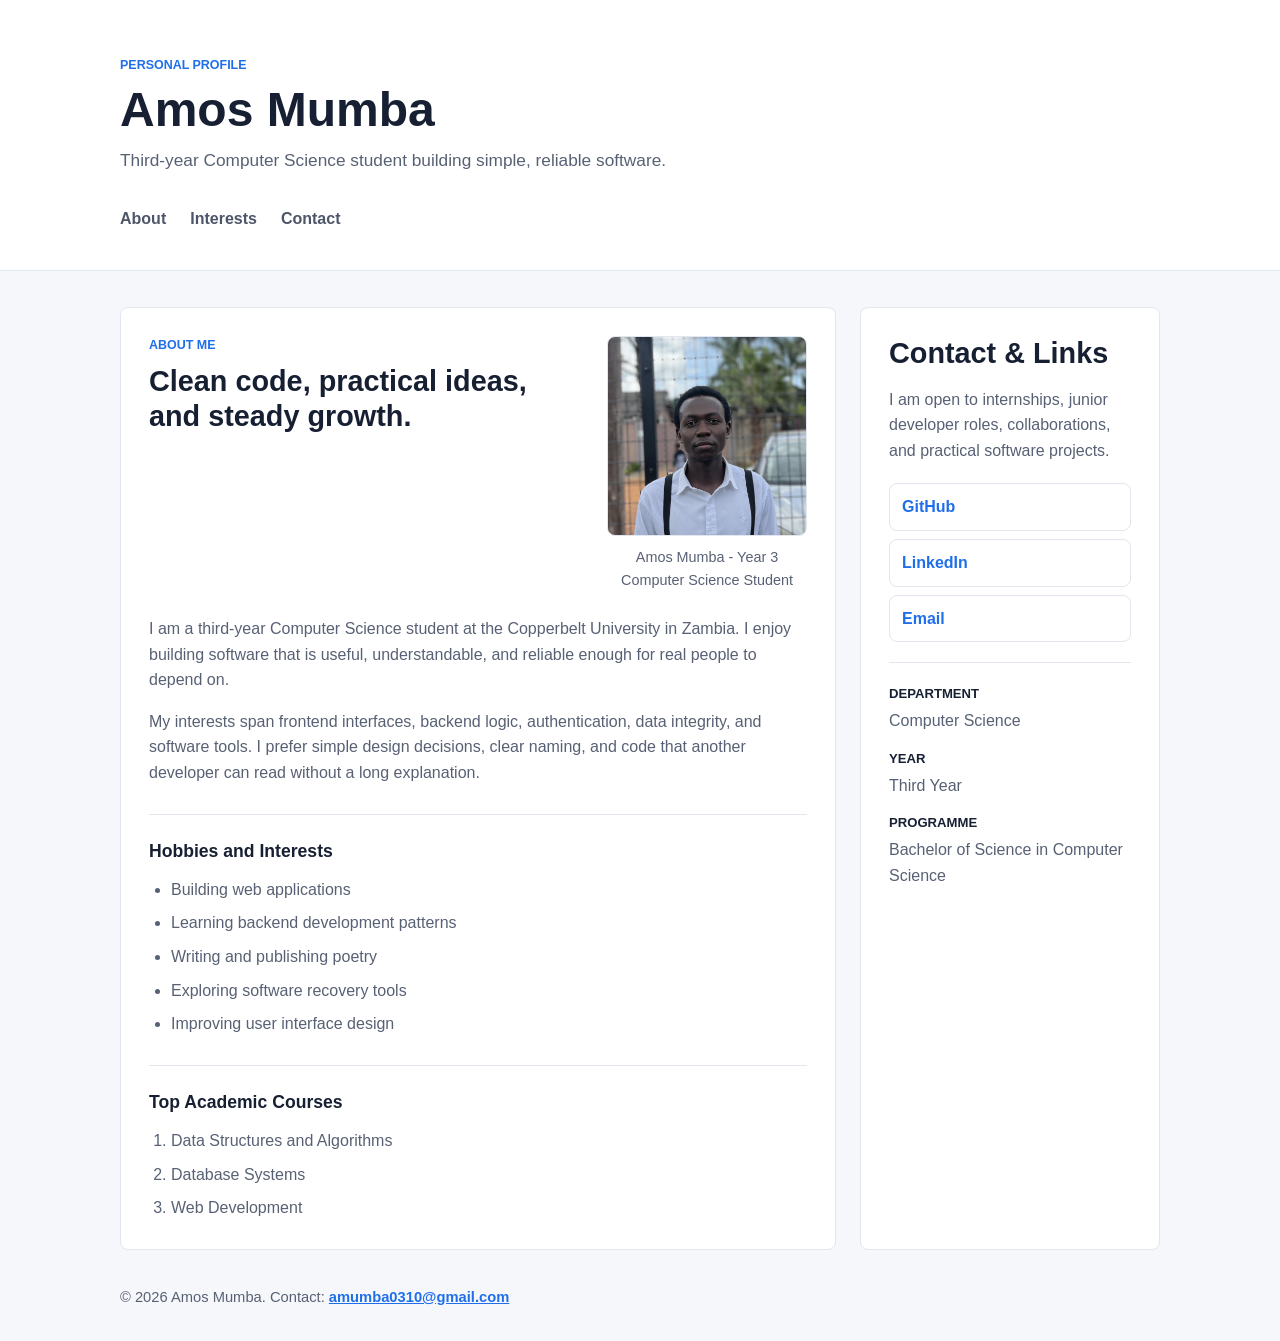
==== profile.html @ 030ab8a3 "Set up Week 3 profile page" ====
<!DOCTYPE html>
<html lang="en">
<head>
    <meta charset="UTF-8">
    <meta name="viewport" content="width=device-width, initial-scale=1.0">
    <meta name="description" content="Personal profile page for Amos Mumba, a third-year Computer Science student and software developer.">
    <title>Amos Mumba | Personal Profile</title>
    <link rel="icon" type="image/svg+xml" href="favicon.svg">
    <link rel="stylesheet" href="styles.css">
</head>

<body>
    <a class="skip-link" href="#main-content">Skip to content</a>

    <!-- Page header and simple in-page navigation. -->
    <header>
        <div class="container">
            <p class="eyebrow">Personal Profile</p>
            <h1>Amos Mumba</h1>
            <p class="tagline">Third-year Computer Science student building simple, reliable software.</p>

            <nav aria-label="Primary navigation">
                <ul>
                    <li><a href="#about">About</a></li>
                    <li><a href="#interests">Interests</a></li>
                    <li><a href="#contact">Contact</a></li>
                </ul>
            </nav>
        </div>
    </header>

    <!-- Main content follows the Week 3 semantic HTML5 structure. -->
    <main class="container" id="main-content">
        <article id="about">
            <div class="profile-intro">
                <div>
                    <p class="eyebrow">About Me</p>
                    <h2>Clean code, practical ideas, and steady growth.</h2>
                </div>

                <figure>
                    <img src="profile.JPG" alt="Portrait of Amos Mumba" width="200" height="200">
                    <figcaption>Amos Mumba - Year 3 Computer Science Student</figcaption>
                </figure>
            </div>

            <p>
                I am a third-year Computer Science student at the Copperbelt University in Zambia. I enjoy building
                software that is useful, understandable, and reliable enough for real people to depend on.
            </p>

            <p>
                My interests span frontend interfaces, backend logic, authentication, data integrity, and software tools.
                I prefer simple design decisions, clear naming, and code that another developer can read without a long
                explanation.
            </p>

            <section id="interests" aria-labelledby="interests-heading">
                <h3 id="interests-heading">Hobbies and Interests</h3>
                <ul>
                    <li>Building web applications</li>
                    <li>Learning backend development patterns</li>
                    <li>Writing and publishing poetry</li>
                    <li>Exploring software recovery tools</li>
                    <li>Improving user interface design</li>
                </ul>
            </section>

            <section aria-labelledby="courses-heading">
                <h3 id="courses-heading">Top Academic Courses</h3>
                <ol>
                    <li>Data Structures and Algorithms</li>
                    <li>Database Systems</li>
                    <li>Web Development</li>
                </ol>
            </section>
        </article>

        <!-- Sidebar keeps links and school details easy to scan. -->
        <aside id="contact" aria-labelledby="contact-heading">
            <h2 id="contact-heading">Contact &amp; Links</h2>
            <p>I am open to internships, junior developer roles, collaborations, and practical software projects.</p>

            <ul class="links">
                <li><a href="https://github.com/Amos-Mumba" target="_blank" rel="noopener noreferrer">GitHub</a></li>
                <li><a href="https://www.linkedin.com/in/amos-mumba-2b9454305" target="_blank" rel="noopener noreferrer">LinkedIn</a></li>
                <li><a href="mailto:amumba0310@gmail.com">Email</a></li>
            </ul>

            <dl>
                <dt>Department</dt>
                <dd>Computer Science</dd>

                <dt>Year</dt>
                <dd>Third Year</dd>

                <dt>Programme</dt>
                <dd>Bachelor of Science in Computer Science</dd>
            </dl>
        </aside>
    </main>

    <footer>
        <div class="container">
            <p>
                &copy; 2026 Amos Mumba. Contact:
                <a href="mailto:amumba0310@gmail.com">amumba0310@gmail.com</a>
            </p>
        </div>
    </footer>
</body>
</html>
---- styles.css ----
/* Basic page setup */
* {
    box-sizing: border-box;
}

html {
    scroll-behavior: smooth;
}

body {
    margin: 0;
    color: #172033;
    background: #f6f7fb;
    font-family: "Segoe UI", Arial, sans-serif;
    line-height: 1.6;
}

img {
    display: block;
    max-width: 100%;
    height: auto;
}

a {
    color: inherit;
}

.container {
    width: min(100% - 32px, 1040px);
    margin: 0 auto;
}

.skip-link {
    position: absolute;
    top: -48px;
    left: 16px;
    padding: 10px 14px;
    color: #ffffff;
    background: #172033;
    border-radius: 8px;
}

.skip-link:focus {
    top: 16px;
}

/* Header and navigation */
header {
    padding: 56px 0 28px;
    background: #ffffff;
    border-bottom: 1px solid #e1e6ef;
}

h1,
h2,
h3,
p {
    margin-top: 0;
}

h1 {
    margin-bottom: 10px;
    font-size: 3rem;
    line-height: 1.1;
}

h2 {
    margin-bottom: 16px;
    font-size: 1.8rem;
    line-height: 1.2;
}

h3 {
    margin-bottom: 12px;
    font-size: 1.1rem;
}

.eyebrow {
    margin-bottom: 8px;
    color: #1f6feb;
    font-size: 0.78rem;
    font-weight: 800;
    text-transform: uppercase;
}

.tagline {
    max-width: 620px;
    margin-bottom: 24px;
    color: #586174;
    font-size: 1.08rem;
}

nav ul {
    display: flex;
    flex-wrap: wrap;
    gap: 6px 24px;
    margin: 0;
    padding: 0;
    list-style: none;
}

nav a {
    display: inline-block;
    padding: 8px 0;
    color: #4d5669;
    border-bottom: 2px solid transparent;
    font-weight: 700;
    text-decoration: none;
}

nav a:hover,
nav a:focus-visible {
    color: #172033;
    border-color: #1f6feb;
}

/* Main profile layout */
main {
    display: grid;
    grid-template-columns: minmax(0, 1fr) 300px;
    gap: 24px;
    padding: 36px 0;
}

article,
aside {
    padding: 28px;
    background: #ffffff;
    border: 1px solid #e1e6ef;
    border-radius: 8px;
}

article p,
aside p,
figcaption,
footer {
    color: #586174;
}

.profile-intro {
    display: flex;
    justify-content: space-between;
    gap: 24px;
    margin-bottom: 24px;
}

figure {
    flex: 0 0 200px;
    margin: 0;
    text-align: center;
}

figure img {
    width: 200px;
    height: 200px;
    border: 1px solid #e1e6ef;
    border-radius: 8px;
    object-fit: cover;
    object-position: center top;
}

figcaption {
    margin-top: 10px;
    font-size: 0.9rem;
}

section {
    margin-top: 28px;
    padding-top: 22px;
    border-top: 1px solid #e1e6ef;
}

section ul,
section ol {
    margin: 0;
    padding-left: 22px;
    color: #586174;
}

section li + li,
.links li + li {
    margin-top: 8px;
}

/* Sidebar details */
.links {
    margin: 20px 0;
    padding: 0;
    list-style: none;
}

.links a,
.links span {
    display: block;
    padding: 10px 12px;
    border: 1px solid #e1e6ef;
    border-radius: 8px;
    text-decoration: none;
}

.links a {
    color: #1f6feb;
    font-weight: 800;
}

.links span {
    color: #586174;
    background: #f6f7fb;
}

.links a:hover,
.links a:focus-visible {
    background: #eef5ff;
    border-color: #9bbcff;
}

dl {
    margin: 0;
    padding-top: 20px;
    border-top: 1px solid #e1e6ef;
}

dt {
    font-size: 0.82rem;
    font-weight: 800;
    text-transform: uppercase;
}

dd {
    margin: 4px 0 14px;
    color: #586174;
}

footer {
    padding-bottom: 32px;
    font-size: 0.92rem;
}

footer p {
    margin: 0;
}

footer a {
    color: #1f6feb;
    font-weight: 700;
}

/* Mobile layout */
@media (max-width: 760px) {
    header {
        padding-top: 40px;
    }

    h1 {
        font-size: 2.2rem;
    }

    main,
    .profile-intro {
        display: block;
    }

    article {
        margin-bottom: 20px;
    }

    figure {
        margin-top: 20px;
    }
}

@media (max-width: 480px) {
    .container {
        width: min(100% - 24px, 1040px);
    }

    nav ul {
        display: block;
    }

    nav li + li {
        margin-top: 8px;
    }

    nav a,
    .links a,
    .links span {
        display: block;
        width: 100%;
    }

    nav a {
        padding: 10px 12px;
        border: 1px solid #e1e6ef;
        border-radius: 8px;
    }

    article,
    aside {
        padding: 22px;
    }
}
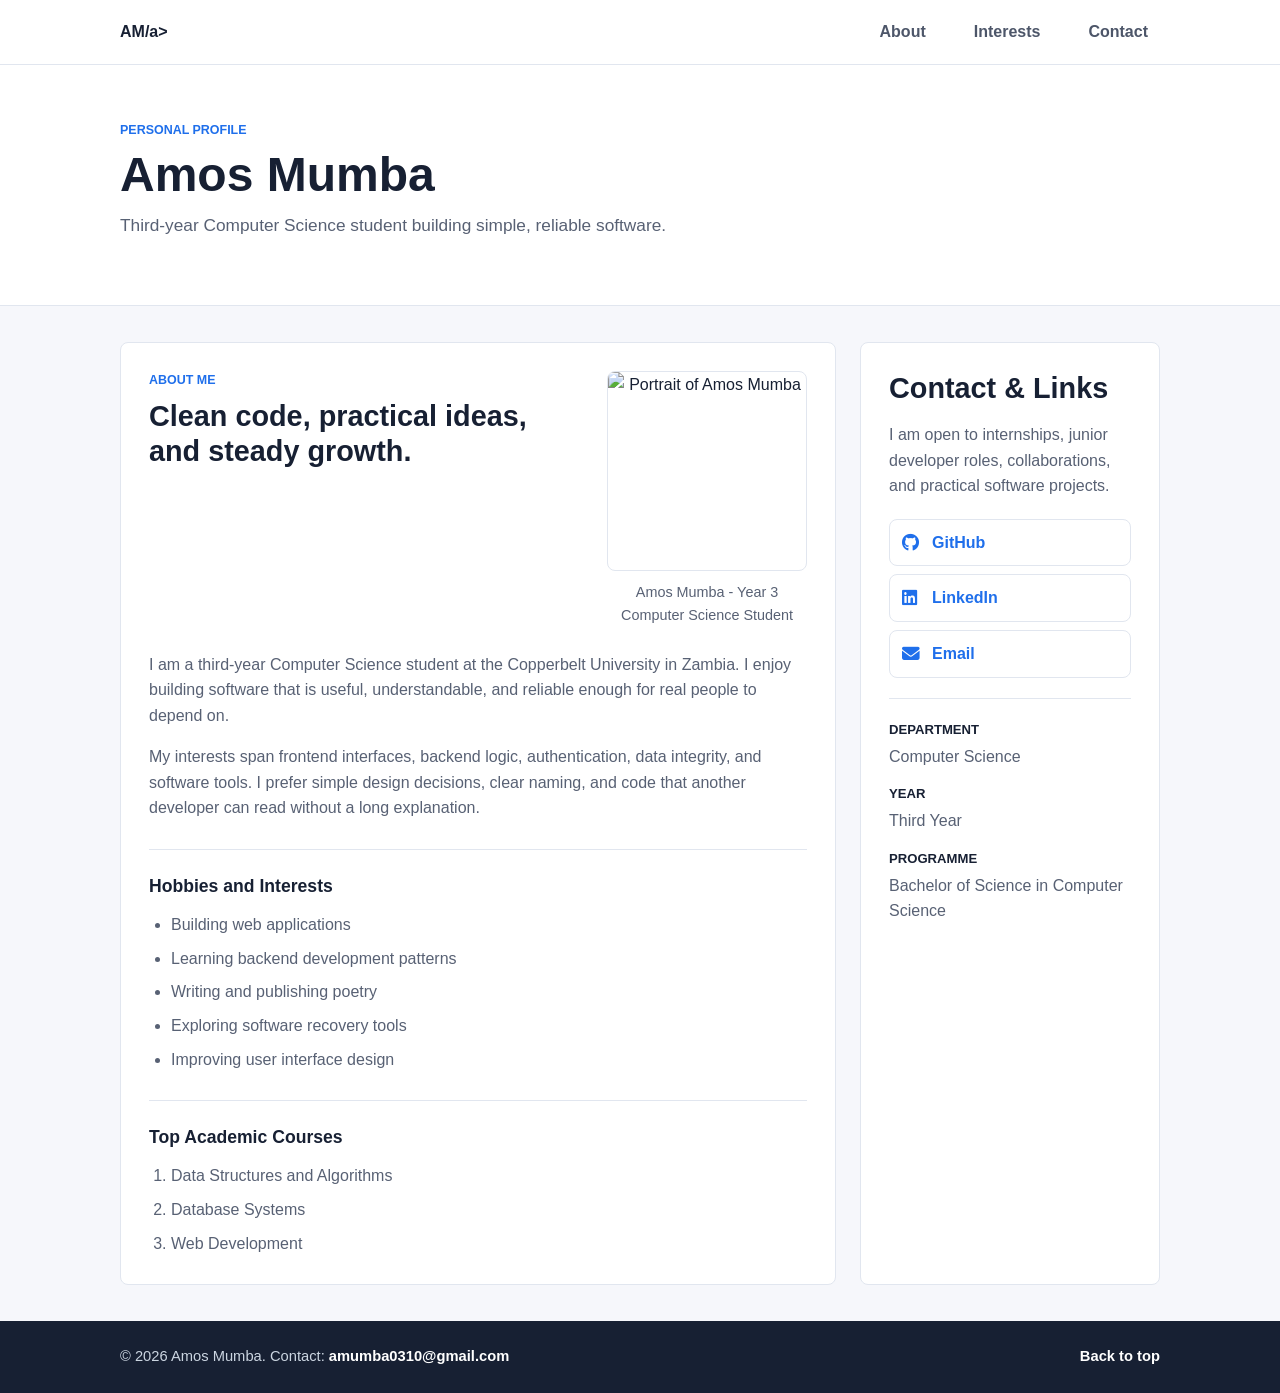
==== commit 03ff5147: "Polish nav, links, and footer" ====
--- a/profile.html
+++ b/profile.html
@@ -6,30 +6,35 @@
     <meta name="description" content="Personal profile page for Amos Mumba, a third-year Computer Science student and software developer.">
     <title>Amos Mumba | Personal Profile</title>
     <link rel="icon" type="image/svg+xml" href="favicon.svg">
+    <link rel="stylesheet" href="https://cdnjs.cloudflare.com/ajax/libs/font-awesome/6.5.0/css/all.min.css">
     <link rel="stylesheet" href="styles.css">
 </head>
 
 <body>
     <a class="skip-link" href="#main-content">Skip to content</a>
 
-    <!-- Page header and simple in-page navigation. -->
-    <header>
-        <div class="container">
-            <p class="eyebrow">Personal Profile</p>
-            <h1>Amos Mumba</h1>
-            <p class="tagline">Third-year Computer Science student building simple, reliable software.</p>
+    <!-- Page header and in-page navigation. -->
+    <header id="top">
+        <nav class="navbar" aria-label="Primary navigation">
+            <div class="container nav-content">
+                <a class="brand" href="#top">AM/a>
 
-            <nav aria-label="Primary navigation">
                 <ul>
                     <li><a href="#about">About</a></li>
                     <li><a href="#interests">Interests</a></li>
                     <li><a href="#contact">Contact</a></li>
                 </ul>
-            </nav>
+            </div>
+        </nav>
+
+        <div class="container hero">
+            <p class="eyebrow">Personal Profile</p>
+            <h1>Amos Mumba</h1>
+            <p class="tagline">Third-year Computer Science student building simple, reliable software.</p>
         </div>
     </header>
 
-    <!-- Main content follows the Week 3 semantic HTML5 structure. -->
+    <!-- Main content. -->
     <main class="container" id="main-content">
         <article id="about">
             <div class="profile-intro">
@@ -39,7 +44,7 @@
                 </div>
 
                 <figure>
-                    <img src="profile.JPG" alt="Portrait of Amos Mumba" width="200" height="200">
+                    <img src="https://unavatar.io/linkedin/amos-mumba-2b9454305" alt="Portrait of Amos Mumba" width="200" height="200">
                     <figcaption>Amos Mumba - Year 3 Computer Science Student</figcaption>
                 </figure>
             </div>
@@ -76,15 +81,30 @@
             </section>
         </article>
 
-        <!-- Sidebar keeps links and school details easy to scan. -->
+        <!-- Sidebar links and school details. -->
         <aside id="contact" aria-labelledby="contact-heading">
             <h2 id="contact-heading">Contact &amp; Links</h2>
             <p>I am open to internships, junior developer roles, collaborations, and practical software projects.</p>
 
             <ul class="links">
-                <li><a href="https://github.com/Amos-Mumba" target="_blank" rel="noopener noreferrer">GitHub</a></li>
-                <li><a href="https://www.linkedin.com/in/amos-mumba-2b9454305" target="_blank" rel="noopener noreferrer">LinkedIn</a></li>
-                <li><a href="mailto:amumba0310@gmail.com">Email</a></li>
+                <li>
+                    <a href="https://github.com/Amos-Mumba" target="_blank" rel="noopener noreferrer">
+                        <i class="fa-brands fa-github" aria-hidden="true"></i>
+                        GitHub
+                    </a>
+                </li>
+                <li>
+                    <a href="https://www.linkedin.com/in/amos-mumba-2b9454305" target="_blank" rel="noopener noreferrer">
+                        <i class="fa-brands fa-linkedin" aria-hidden="true"></i>
+                        LinkedIn
+                    </a>
+                </li>
+                <li>
+                    <a href="mailto:amumba0310@gmail.com">
+                        <i class="fa-solid fa-envelope" aria-hidden="true"></i>
+                        Email
+                    </a>
+                </li>
             </ul>
 
             <dl>
@@ -101,11 +121,12 @@
     </main>
 
     <footer>
-        <div class="container">
+        <div class="container footer-content">
             <p>
                 &copy; 2026 Amos Mumba. Contact:
                 <a href="mailto:amumba0310@gmail.com">amumba0310@gmail.com</a>
             </p>
+            <a href="#top">Back to top</a>
         </div>
     </footer>
 </body>
--- a/styles.css
+++ b/styles.css
@@ -1,4 +1,4 @@
-/* Basic page setup */
+/* page setup */
 * {
     box-sizing: border-box;
 }
@@ -46,9 +46,34 @@
 
 /* Header and navigation */
 header {
-    padding: 56px 0 28px;
     background: #ffffff;
     border-bottom: 1px solid #e1e6ef;
+}
+
+.navbar {
+    position: sticky;
+    top: 0;
+    z-index: 5;
+    background: rgba(255, 255, 255, 0.96);
+    border-bottom: 1px solid #e1e6ef;
+}
+
+.nav-content {
+    display: flex;
+    min-height: 64px;
+    align-items: center;
+    justify-content: space-between;
+    gap: 20px;
+}
+
+.brand {
+    color: #172033;
+    font-weight: 800;
+    text-decoration: none;
+}
+
+.hero {
+    padding: 56px 0 42px;
 }
 
 h1,
@@ -99,19 +124,19 @@
     list-style: none;
 }
 
-nav a {
+nav ul a {
     display: inline-block;
-    padding: 8px 0;
+    padding: 8px 12px;
     color: #4d5669;
-    border-bottom: 2px solid transparent;
+    border-radius: 8px;
     font-weight: 700;
     text-decoration: none;
 }
 
-nav a:hover,
-nav a:focus-visible {
-    color: #172033;
-    border-color: #1f6feb;
+nav ul a:hover,
+nav ul a:focus-visible {
+    color: #1f6feb;
+    background: #eef5ff;
 }
 
 /* Main profile layout */
@@ -191,7 +216,9 @@
 
 .links a,
 .links span {
-    display: block;
+    display: flex;
+    align-items: center;
+    gap: 10px;
     padding: 10px 12px;
     border: 1px solid #e1e6ef;
     border-radius: 8px;
@@ -201,6 +228,11 @@
 .links a {
     color: #1f6feb;
     font-weight: 800;
+}
+
+.links i {
+    width: 20px;
+    font-size: 1.1rem;
 }
 
 .links span {
@@ -232,23 +264,40 @@
 }
 
 footer {
-    padding-bottom: 32px;
+    padding: 24px 0;
+    color: #cbd5e1;
+    background: #172033;
     font-size: 0.92rem;
 }
 
+.footer-content {
+    display: flex;
+    align-items: center;
+    justify-content: space-between;
+    gap: 16px;
+}
+
 footer p {
     margin: 0;
 }
 
 footer a {
-    color: #1f6feb;
+    color: #ffffff;
     font-weight: 700;
+    text-decoration: none;
+}
+
+footer a:hover,
+footer a:focus-visible {
+    text-decoration: underline;
 }
 
 /* Mobile layout */
 @media (max-width: 760px) {
-    header {
-        padding-top: 40px;
+    .nav-content,
+    .footer-content {
+        align-items: flex-start;
+        flex-direction: column;
     }
 
     h1 {
@@ -276,25 +325,29 @@
 
     nav ul {
         display: block;
+        width: 100%;
     }
 
     nav li + li {
         margin-top: 8px;
     }
 
-    nav a,
-    .links a,
-    .links span {
+    nav ul a {
         display: block;
         width: 100%;
     }
 
-    nav a {
+    nav ul a {
         padding: 10px 12px;
         border: 1px solid #e1e6ef;
         border-radius: 8px;
     }
 
+    .links a,
+    .links span {
+        width: 100%;
+    }
+
     article,
     aside {
         padding: 22px;
